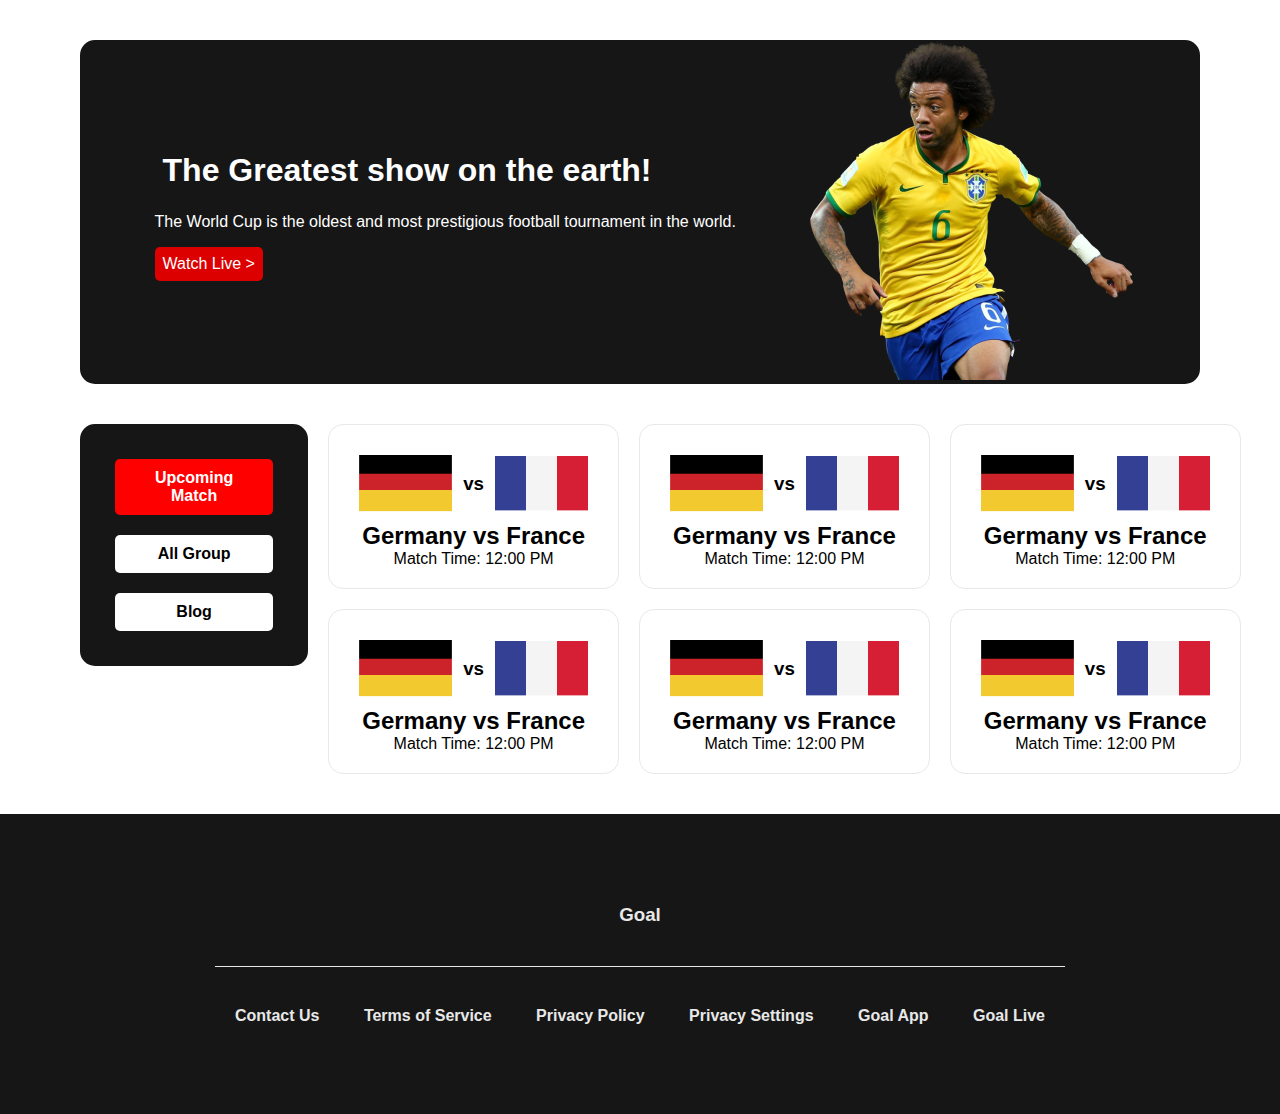
==== index.html @ b1c83aed "first commit" ====
<!DOCTYPE html>
<html lang="en">
  <head>
    <meta charset="UTF-8" />
    <meta http-equiv="X-UA-Compatible" content="IE=edge" />
    <meta name="viewport" content="width=device-width, initial-scale=1.0" />
    <title>World Cup</title>
    <link rel="stylesheet" href="style/style.css" />
  </head>
  <body>
    <header class="header-row">
      <div class="left-column">
        <h1>The Greatest show on the earth!</h1>
        <p>
          The World Cup is the oldest and most prestigious football tournament
          in the world.
        </p>
        <button>Watch Live &gt</button>
      </div>
      <div class="right">
        <img src="assets/Banner Image.png" alt="" />
      </div>
    </header>

    <main class="main-row">
      <nav class="left-nav-column">
        <ul>
          <il>
            <a href="#">Upcoming Match</a>
          </il>

          <il>
            <a href="#">All Group</a>
          </il>
          <il>
            <a href="#">Blog</a>
          </il>
        </ul>
      </nav>

      <div class="right-content-grid">
        <div class="match-item">
          <div class="match-column">
            <div class="country-row">
              <img src="assets/germany Flag.png" alt="" />
              <h3>vs</h3>
              <img src="assets/Flag.png" alt="" />
            </div>

            <h2>
              Germany
              <span>vs</span>
              France
            </h2>

            <div class="match-time">
              <p>
                <span>Match Time:</span>
                <span>12:00 PM</span>
              </p>
            </div>
          </div>
        </div>
        <!-- end of match-item -->
        <div class="match-item">
          <div class="match-column">
            <div class="country-row">
              <img src="assets/germany Flag.png" alt="" />
              <h3>vs</h3>
              <img src="assets/Flag.png" alt="" />
            </div>

            <h2>
              Germany
              <span>vs</span>
              France
            </h2>

            <div class="match-time">
              <p>
                <span>Match Time:</span>
                <span>12:00 PM</span>
              </p>
            </div>
          </div>
        </div>
        <!-- end of match-item -->
        <div class="match-item">
          <div class="match-column">
            <div class="country-row">
              <img src="assets/germany Flag.png" alt="" />
              <h3>vs</h3>
              <img src="assets/Flag.png" alt="" />
            </div>

            <h2>
              Germany
              <span>vs</span>
              France
            </h2>

            <div class="match-time">
              <p>
                <span>Match Time:</span>
                <span>12:00 PM</span>
              </p>
            </div>
          </div>
        </div>
        <!-- end of match-item -->
        <div class="match-item">
          <div class="match-column">
            <div class="country-row">
              <img src="assets/germany Flag.png" alt="" />
              <h3>vs</h3>
              <img src="assets/Flag.png" alt="" />
            </div>

            <h2>
              Germany
              <span>vs</span>
              France
            </h2>

            <div class="match-time">
              <p>
                <span>Match Time:</span>
                <span>12:00 PM</span>
              </p>
            </div>
          </div>
        </div>
        <!-- end of match-item -->
        <div class="match-item">
          <div class="match-column">
            <div class="country-row">
              <img src="assets/germany Flag.png" alt="" />
              <h3>vs</h3>
              <img src="assets/Flag.png" alt="" />
            </div>

            <h2>
              Germany
              <span>vs</span>
              France
            </h2>

            <div class="match-time">
              <p>
                <span>Match Time:</span>
                <span>12:00 PM</span>
              </p>
            </div>
          </div>
        </div>
        <!-- end of match-item -->

        <div class="match-item">
          <div class="match-column">
            <div class="country-row">
              <img src="assets/germany Flag.png" alt="" />
              <h3>vs</h3>
              <img src="assets/Flag.png" alt="" />
            </div>

            <h2>
              Germany
              <span>vs</span>
              France
            </h2>

            <div class="match-time">
              <p>
                <span>Match Time:</span>
                <span>12:00 PM</span>
              </p>
            </div>
          </div>
        </div>
        <!-- end of match-item -->
      </div>
      <!-- end of right-content-grid -->
    </main>

    <footer>
      <div class="footer-column">
        <h3>Goal</h3>

        <div class="divider"></div>

        <nav class="fottter-nav">
          <ul>
            <il><a href="">Contact Us</a> </il>
            <il><a href="">Terms of Service</a></il>
            <il><a href="">Privacy Policy</a></il>
            <il><a href="">Privacy Settings</a></il>
            <il><a href="">Goal App</a></il>
            <il><a href="">Goal Live</a></il>
          </ul>
        </nav>
      </div>
    </footer>
  </body>
</html>
---- style/style.css ----
* {
  margin: 0;
  padding: 0;
}

body {
  font-family: "Open Sans", sans-serif;
}

.header-row {
  display: flex;
  justify-content: space-evenly;
  align-items: center;
  background: #161616;
  margin: 40px 80px;
  border-radius: 15px;
}

.header-row h1 {
  color: white;
  font-size: 2em;
  padding: 0.5em;
}

.header-row p {
  color: white;
  font-size: 1em;
  padding: 0.5em;
}

.left-column {
  display: flex;
  flex-direction: column;
  justify-content: center;
  align-items: flex-start;
}

.left-column button {
  background: #dd0000;
  color: white;
  border: none;
  border-radius: 5px;
  padding: 0.5em;
  margin: 0.5em;
  font-size: 1em;
}

.main-row {
  display: flex;
  align-items: flex-start;
  margin: 40px 80px;
}

/* Left Navigation  */
.left-nav-column {
  background-color: #161616;
  border-radius: 15px;
  padding: 25px;
  margin-right: 20px;
}
.left-nav-column ul {
  display: flex;
  flex-direction: column;
  list-style-type: none;
}

.left-nav-column ul il {
  background-color: white;
  padding: 10px 40px;
  margin: 10px;
  border-radius: 5px;
  text-align: center;
}

.left-nav-column ul il a {
  color: black;
  text-decoration: none;
  font-weight: bold;
}
.left-nav-column ul il:first-child {
  background-color: red;
}

.left-nav-column ul il:first-child a {
  color: white;
}

/* Rigth Gird For Match */
.right-content-grid {
  display: grid;
  grid-template-columns: repeat(3, 1fr);
  gap: 20px;
}

.match-item {
  border-radius: 15px;
  border: 1px solid #e8e8e8;
}

.match-column {
  display: flex;
  flex-direction: column;
  justify-content: center;
  align-items: center;
  margin: 20px;
}

.country-row {
  display: flex;
  justify-content: space-between;
  align-items: center;
}
.country-row img {
  padding: 10px;
}

footer {
  display: flex;
  flex-direction: column;
  justify-content: center;
  align-items: center;
  text-align: center;

  background-color: #161616;
  height: 300px;
  color: #e8e8e8;
}

.divider {
  width: 100%;
  height: 1px;
  background-color: #e8e8e8;
  margin: 40px 0;
}

.fottter-nav > ul > il {
  padding: 0px 20px;
}

.fottter-nav > ul > il > a {
  color: #e8e8e8;
  text-decoration: none;
  font-weight: 700;
}
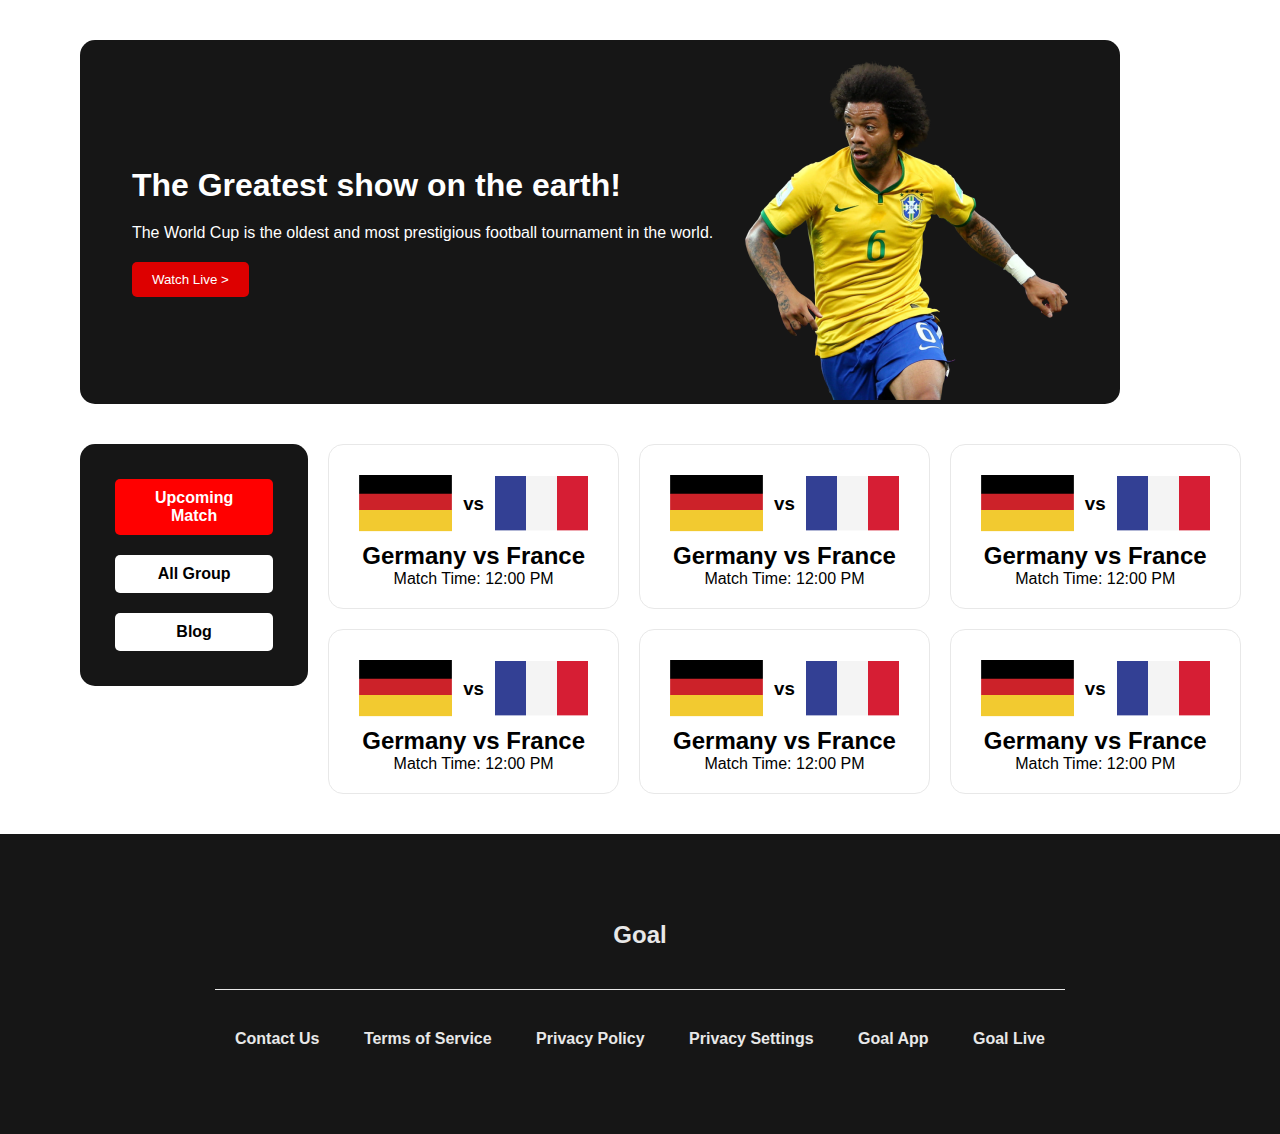
==== commit bd4db3d4: "up" ====
--- a/index.html
+++ b/index.html
@@ -33,7 +33,7 @@
             <a href="#">All Group</a>
           </il>
           <il>
-            <a href="#">Blog</a>
+            <a href="blog.html">Blog</a>
           </il>
         </ul>
       </nav>
@@ -184,7 +184,7 @@
 
     <footer>
       <div class="footer-column">
-        <h3>Goal</h3>
+        <h2>Goal</h2>
 
         <div class="divider"></div>
 
--- a/style/style.css
+++ b/style/style.css
@@ -6,6 +6,16 @@
 body {
   font-family: "Open Sans", sans-serif;
 }
+/* center the header */
+header {
+  max-width: 960px;
+  margin: 0 auto;
+}
+
+main {
+  max-width: 960px;
+  margin: 0 auto;
+}
 
 .header-row {
   display: flex;
@@ -13,19 +23,19 @@
   align-items: center;
   background: #161616;
   margin: 40px 80px;
+  padding: 20px 40px 0px 40px;
   border-radius: 15px;
 }
 
 .header-row h1 {
   color: white;
   font-size: 2em;
-  padding: 0.5em;
 }
 
 .header-row p {
   color: white;
   font-size: 1em;
-  padding: 0.5em;
+  padding: 20px 20px 20px 0px;
 }
 
 .left-column {
@@ -40,9 +50,7 @@
   color: white;
   border: none;
   border-radius: 5px;
-  padding: 0.5em;
-  margin: 0.5em;
-  font-size: 1em;
+  padding: 10px 20px;
 }
 
 .main-row {
